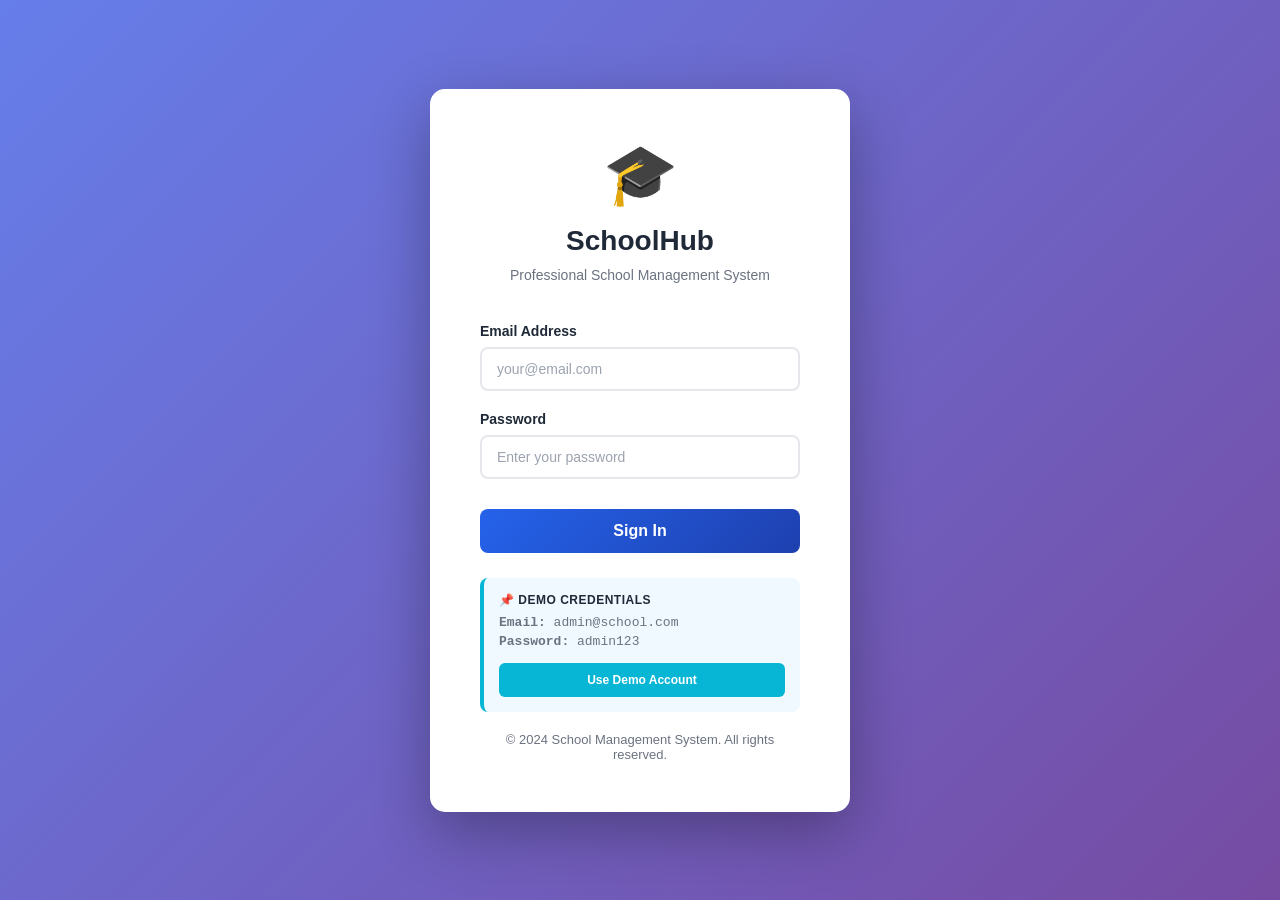
==== frontend/login.html @ 449afdf4 "first commit" ====
<!DOCTYPE html>
<html lang="en">
<head>
    <meta charset="UTF-8">
    <meta name="viewport" content="width=device-width, initial-scale=1.0">
    <title>School Management System - Login</title>
    <style>
        * {
            margin: 0;
            padding: 0;
            box-sizing: border-box;
        }

        :root {
            --primary: #2563eb;
            --primary-dark: #1e40af;
            --secondary: #7c3aed;
            --accent: #ec4899;
            --success: #10b981;
            --warning: #f59e0b;
            --danger: #ef4444;
            --info: #06b6d4;
            --dark: #1f2937;
            --light: #f9fafb;
            --gray: #6b7280;
            --border: #e5e7eb;
        }

        html, body {
            height: 100%;
            font-family: 'Segoe UI', Tahoma, Geneva, Verdana, sans-serif;
        }

        body {
            display: flex;
            align-items: center;
            justify-content: center;
            background: linear-gradient(135deg, #667eea 0%, #764ba2 100%);
            min-height: 100vh;
            padding: 20px;
        }

        .login-container {
            width: 100%;
            max-width: 420px;
            background: white;
            border-radius: 15px;
            box-shadow: 0 20px 60px rgba(0, 0, 0, 0.3);
            padding: 50px;
            animation: slideUp 0.5s ease-out;
        }

        @keyframes slideUp {
            from {
                opacity: 0;
                transform: translateY(30px);
            }
            to {
                opacity: 1;
                transform: translateY(0);
            }
        }

        .login-header {
            text-align: center;
            margin-bottom: 40px;
        }

        .logo-icon {
            font-size: 60px;
            margin-bottom: 15px;
        }

        .logo-text {
            font-size: 28px;
            font-weight: 700;
            color: var(--dark);
            margin-bottom: 10px;
        }

        .logo-subtitle {
            font-size: 14px;
            color: var(--gray);
        }

        .form-group {
            margin-bottom: 20px;
        }

        .form-group label {
            display: block;
            font-weight: 600;
            color: var(--dark);
            margin-bottom: 8px;
            font-size: 14px;
        }

        .form-group input {
            width: 100%;
            padding: 12px 15px;
            border: 2px solid var(--border);
            border-radius: 8px;
            font-family: inherit;
            font-size: 14px;
            transition: all 0.3s;
        }

        .form-group input:focus {
            outline: none;
            border-color: var(--primary);
            box-shadow: 0 0 0 3px rgba(37, 99, 235, 0.1);
        }

        .form-group input::placeholder {
            color: #9ca3af;
        }

        .login-btn {
            width: 100%;
            padding: 13px;
            background: linear-gradient(135deg, var(--primary), var(--primary-dark));
            color: white;
            border: none;
            border-radius: 8px;
            font-weight: 700;
            font-size: 16px;
            cursor: pointer;
            transition: all 0.3s;
            margin-top: 10px;
        }

        .login-btn:hover {
            transform: translateY(-2px);
            box-shadow: 0 10px 25px rgba(37, 99, 235, 0.3);
        }

        .login-btn:active {
            transform: translateY(0);
        }

        .login-btn.loading {
            opacity: 0.7;
            cursor: not-allowed;
        }

        .alert {
            padding: 12px 15px;
            border-radius: 8px;
            margin-bottom: 20px;
            display: none;
            animation: slideDown 0.3s ease-out;
        }

        .alert.show {
            display: block;
        }

        .alert-error {
            background: #fee2e2;
            color: #991b1b;
            border-left: 4px solid var(--danger);
        }

        .alert-success {
            background: #d1fae5;
            color: #065f46;
            border-left: 4px solid var(--success);
        }

        @keyframes slideDown {
            from {
                opacity: 0;
                transform: translateY(-10px);
            }
            to {
                opacity: 1;
                transform: translateY(0);
            }
        }

        .login-footer {
            text-align: center;
            margin-top: 20px;
            font-size: 13px;
            color: var(--gray);
        }

        .demo-credentials {
            background: #f0f9ff;
            padding: 15px;
            border-radius: 8px;
            margin-top: 25px;
            border-left: 4px solid var(--info);
        }

        .demo-credentials h4 {
            font-size: 12px;
            font-weight: 700;
            color: var(--dark);
            margin-bottom: 8px;
            text-transform: uppercase;
            letter-spacing: 0.5px;
        }

        .demo-credentials p {
            font-size: 13px;
            color: var(--gray);
            margin: 4px 0;
            font-family: 'Courier New', monospace;
        }

        .demo-btn {
            background: var(--info);
            color: white;
            border: none;
            padding: 10px 15px;
            border-radius: 6px;
            font-size: 12px;
            font-weight: 600;
            cursor: pointer;
            margin-top: 10px;
            transition: all 0.3s;
            width: 100%;
        }

        .demo-btn:hover {
            background: #0891b2;
        }

        @media (max-width: 480px) {
            .login-container {
                padding: 30px 20px;
            }

            .logo-text {
                font-size: 24px;
            }

            .logo-icon {
                font-size: 50px;
            }
        }
    </style>
</head>
<body>
    <div class="login-container">
        <div class="login-header">
            <div class="logo-icon">🎓</div>
            <div class="logo-text">SchoolHub</div>
            <div class="logo-subtitle">Professional School Management System</div>
        </div>

        <div class="alert alert-error" id="errorAlert"></div>
        <div class="alert alert-success" id="successAlert"></div>

        <form id="loginForm" onsubmit="handleLogin(event)">
            <div class="form-group">
                <label>Email Address</label>
                <input type="email" id="email" placeholder="your@email.com" required>
            </div>

            <div class="form-group">
                <label>Password</label>
                <input type="password" id="password" placeholder="Enter your password" required>
            </div>

            <button type="submit" class="login-btn" id="loginBtn">Sign In</button>
        </form>

        <div class="demo-credentials">
            <h4>📌 Demo Credentials</h4>
            <p><strong>Email:</strong> admin@school.com</p>
            <p><strong>Password:</strong> admin123</p>
            <button type="button" class="demo-btn" onclick="fillDemoCredentials()">Use Demo Account</button>
        </div>

        <div class="login-footer">
            <p>© 2024 School Management System. All rights reserved.</p>
        </div>
    </div>

    <script>
        const API_BASE = "http://127.0.0.1:8000";

        function showAlert(message, type = "error") {
            const alertId = type === "success" ? "successAlert" : "errorAlert";
            const alert = document.getElementById(alertId);
            alert.textContent = message;
            alert.classList.add("show");

            if (type === "success") {
                setTimeout(() => {
                    window.location.href = "professional_dashboard.html";
                }, 1500);
            } else {
                setTimeout(() => alert.classList.remove("show"), 4000);
            }
        }

        function fillDemoCredentials() {
            document.getElementById("email").value = "admin@school.com";
            document.getElementById("password").value = "admin123";
        }

        async function handleLogin(event) {
            event.preventDefault();

            const email = document.getElementById("email").value;
            const password = document.getElementById("password").value;
            const loginBtn = document.getElementById("loginBtn");

            if (!email || !password) {
                showAlert("Please enter both email and password", "error");
                return;
            }

            try {
                loginBtn.classList.add("loading");
                loginBtn.textContent = "Signing in...";

                const response = await fetch(`${API_BASE}/auth/login`, {
                    method: "POST",
                    headers: {
                        "Content-Type": "application/json"
                    },
                    body: JSON.stringify({
                        email: email,
                        password: password
                    })
                });

                const data = await response.json();

                if (!response.ok) {
                    throw new Error(data.detail || "Login failed");
                }

                // Store token
                localStorage.setItem("access_token", data.access_token);
                localStorage.setItem("user_role", data.role || "user");

                showAlert("Login successful! Redirecting...", "success");
            } catch (error) {
                showAlert(error.message || "Login failed. Please try again.", "error");
                loginBtn.classList.remove("loading");
                loginBtn.textContent = "Sign In";
            }
        }

        // Check if already logged in
        window.addEventListener("load", () => {
            const token = localStorage.getItem("access_token");
            if (token) {
                window.location.href = "professional_dashboard.html";
            }
        });
    </script>
</body>
</html>
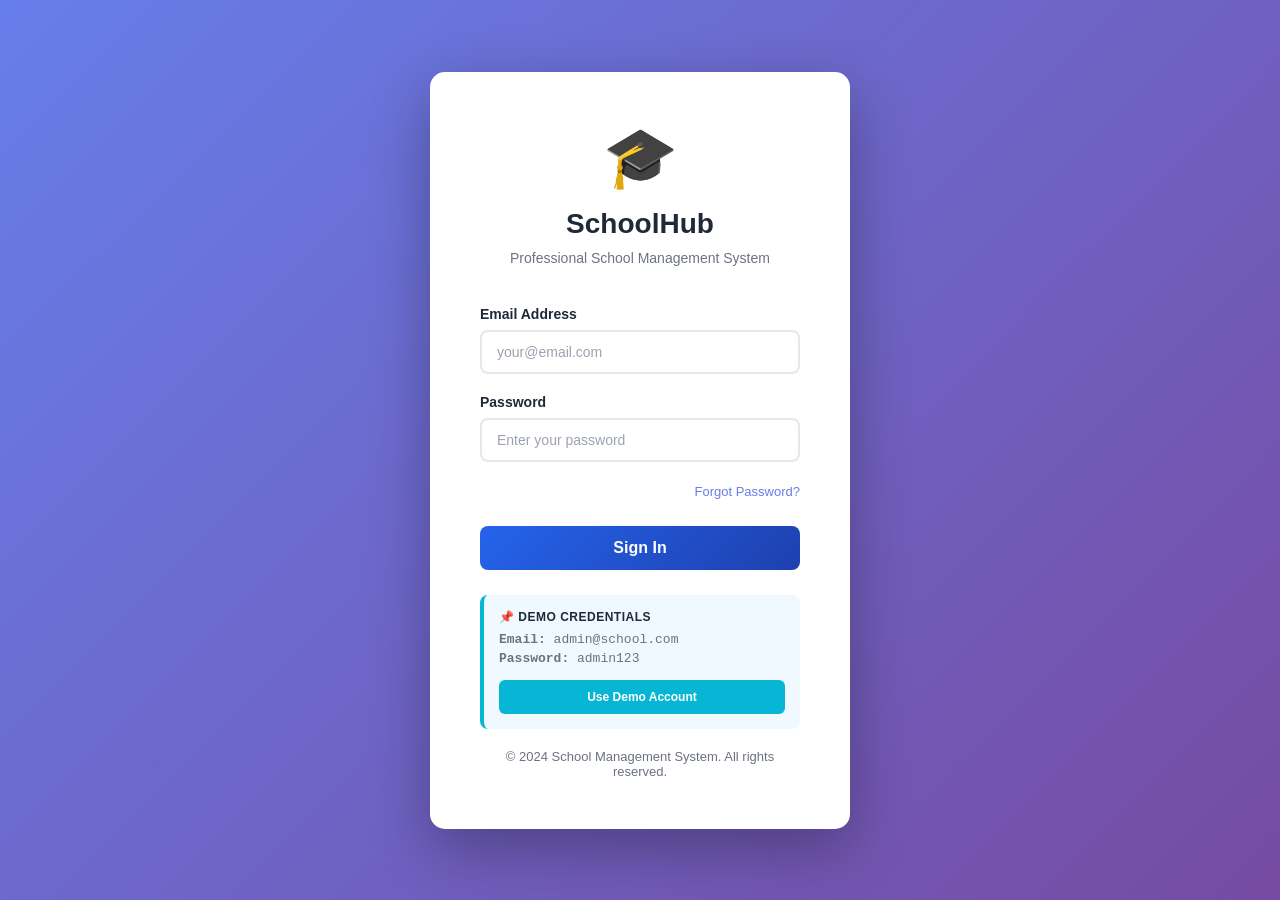
==== commit 9b065af1: "Fix user display bug, add password reset flow, add CSV export" ====
--- a/frontend/login.html
+++ b/frontend/login.html
@@ -37,6 +37,7 @@
             justify-content: center;
             background: linear-gradient(135deg, #667eea 0%, #764ba2 100%);
             min-height: 100vh;
+            min-height: 100dvh;
             padding: 20px;
         }
 
@@ -264,7 +265,23 @@
                 <input type="password" id="password" placeholder="Enter your password" required>
             </div>
 
+            <div style="text-align: right; margin-bottom: 16px;">
+                <a href="#" onclick="showForgotPasswordForm(event)" style="font-size: 13px; color: #667eea; text-decoration: none;">Forgot Password?</a>
+            </div>
+
             <button type="submit" class="login-btn" id="loginBtn">Sign In</button>
+        </form>
+
+        <!-- Forgot Password form (hidden by default, toggled by the link above) -->
+        <form id="forgotPasswordForm" onsubmit="handleForgotPassword(event)" style="display: none;">
+            <div class="form-group">
+                <label>Enter your account email</label>
+                <input type="email" id="forgotEmail" placeholder="your@email.com" required>
+            </div>
+            <button type="submit" class="login-btn" id="forgotPasswordBtn">Send Reset Link</button>
+            <div style="text-align: center; margin-top: 12px;">
+                <a href="#" onclick="showLoginForm(event)" style="font-size: 13px; color: #667eea; text-decoration: none;">Back to login</a>
+            </div>
         </form>
 
         <div class="demo-credentials">
@@ -280,20 +297,62 @@
     </div>
 
     <script>
-        const API_BASE = "http://127.0.0.1:8000";
-
-        function showAlert(message, type = "error") {
+        const API_BASE = (window.location.protocol === "file:" || !window.location.origin || window.location.origin === "null")
+            ? "http://127.0.0.1:8000"
+            : window.location.origin;
+
+        function showAlert(message, type = "error", redirect = true) {
             const alertId = type === "success" ? "successAlert" : "errorAlert";
             const alert = document.getElementById(alertId);
             alert.textContent = message;
             alert.classList.add("show");
 
-            if (type === "success") {
+            if (type === "success" && redirect) {
                 setTimeout(() => {
                     window.location.href = "professional_dashboard.html";
                 }, 1500);
             } else {
                 setTimeout(() => alert.classList.remove("show"), 4000);
+            }
+        }
+
+        function showForgotPasswordForm(event) {
+            event.preventDefault();
+            document.getElementById("loginForm").style.display = "none";
+            document.getElementById("forgotPasswordForm").style.display = "block";
+        }
+
+        function showLoginForm(event) {
+            event.preventDefault();
+            document.getElementById("forgotPasswordForm").style.display = "none";
+            document.getElementById("loginForm").style.display = "block";
+        }
+
+        async function handleForgotPassword(event) {
+            event.preventDefault();
+            const email = document.getElementById("forgotEmail").value;
+            const btn = document.getElementById("forgotPasswordBtn");
+            btn.disabled = true;
+            btn.textContent = "Sending...";
+
+            try {
+                const response = await fetch(API_BASE + "/auth/forgot-password", {
+                    method: "POST",
+                    headers: { "Content-Type": "application/json" },
+                    body: JSON.stringify({ email })
+                });
+                const data = await response.json();
+
+                if (response.ok) {
+                    showAlert(data.message || "If that email is registered, a reset link has been sent.", "success", false);
+                } else {
+                    showAlert(data.detail || "Something went wrong. Please try again.", "error");
+                }
+            } catch (error) {
+                showAlert("Network error. Please try again.", "error");
+            } finally {
+                btn.disabled = false;
+                btn.textContent = "Send Reset Link";
             }
         }
 
@@ -338,6 +397,10 @@
                 // Store token
                 localStorage.setItem("access_token", data.access_token);
                 localStorage.setItem("user_role", data.role || "user");
+                localStorage.setItem("user_full_name", data.full_name || "");
+                localStorage.setItem("user_email", data.email || "");
+                localStorage.setItem("school_id", data.school_id);
+                localStorage.setItem("school_name", data.school_name || "");
 
                 showAlert("Login successful! Redirecting...", "success");
             } catch (error) {
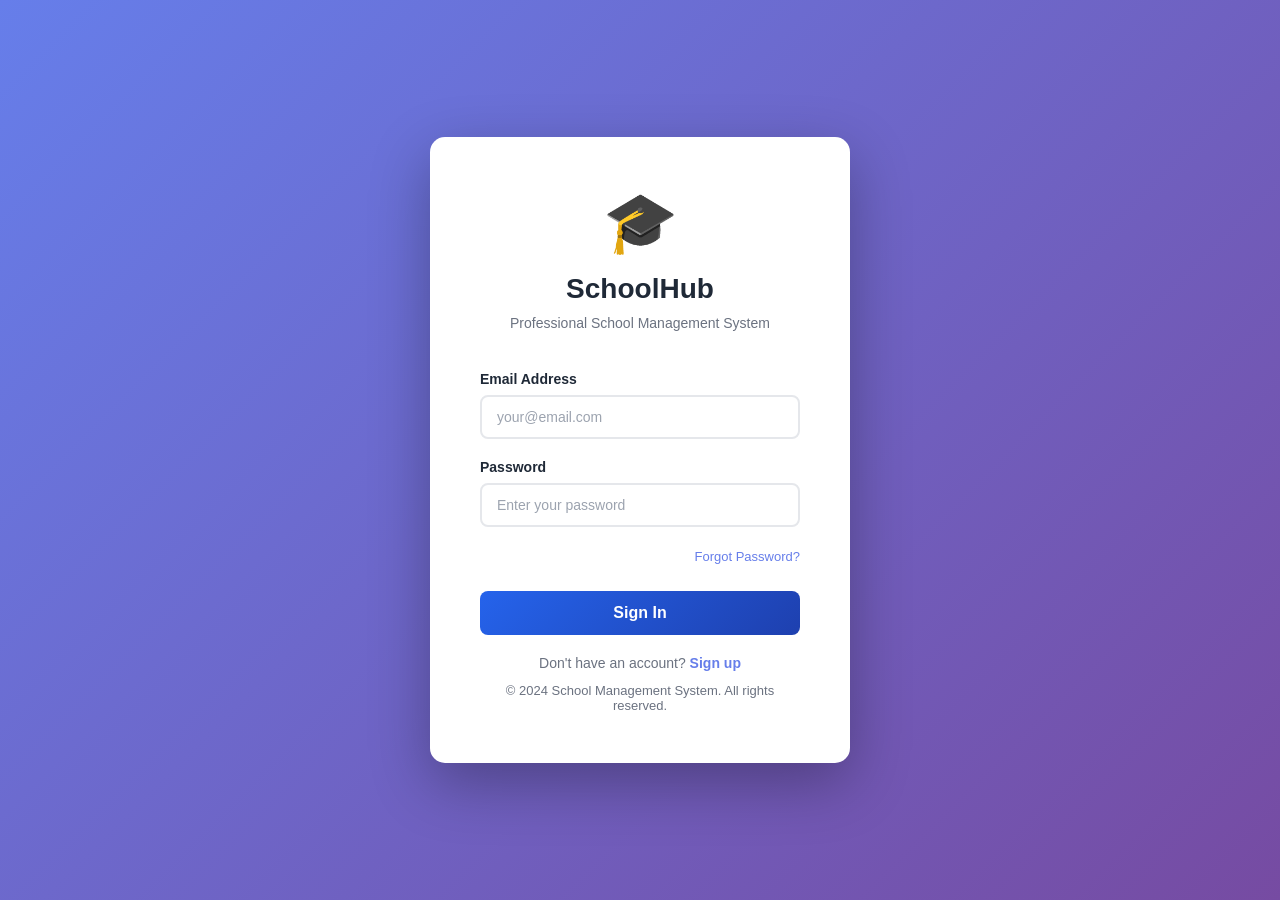
==== commit 85dba42b: "Add login/register cross-links, remove misleading demo credentials box" ====
--- a/frontend/login.html
+++ b/frontend/login.html
@@ -284,14 +284,8 @@
             </div>
         </form>
 
-        <div class="demo-credentials">
-            <h4>📌 Demo Credentials</h4>
-            <p><strong>Email:</strong> admin@school.com</p>
-            <p><strong>Password:</strong> admin123</p>
-            <button type="button" class="demo-btn" onclick="fillDemoCredentials()">Use Demo Account</button>
-        </div>
-
         <div class="login-footer">
+            <p style="margin-bottom: 12px; font-size: 14px;">Don't have an account? <a href="register.html" style="color: #667eea; font-weight: 600; text-decoration: none;">Sign up</a></p>
             <p>© 2024 School Management System. All rights reserved.</p>
         </div>
     </div>
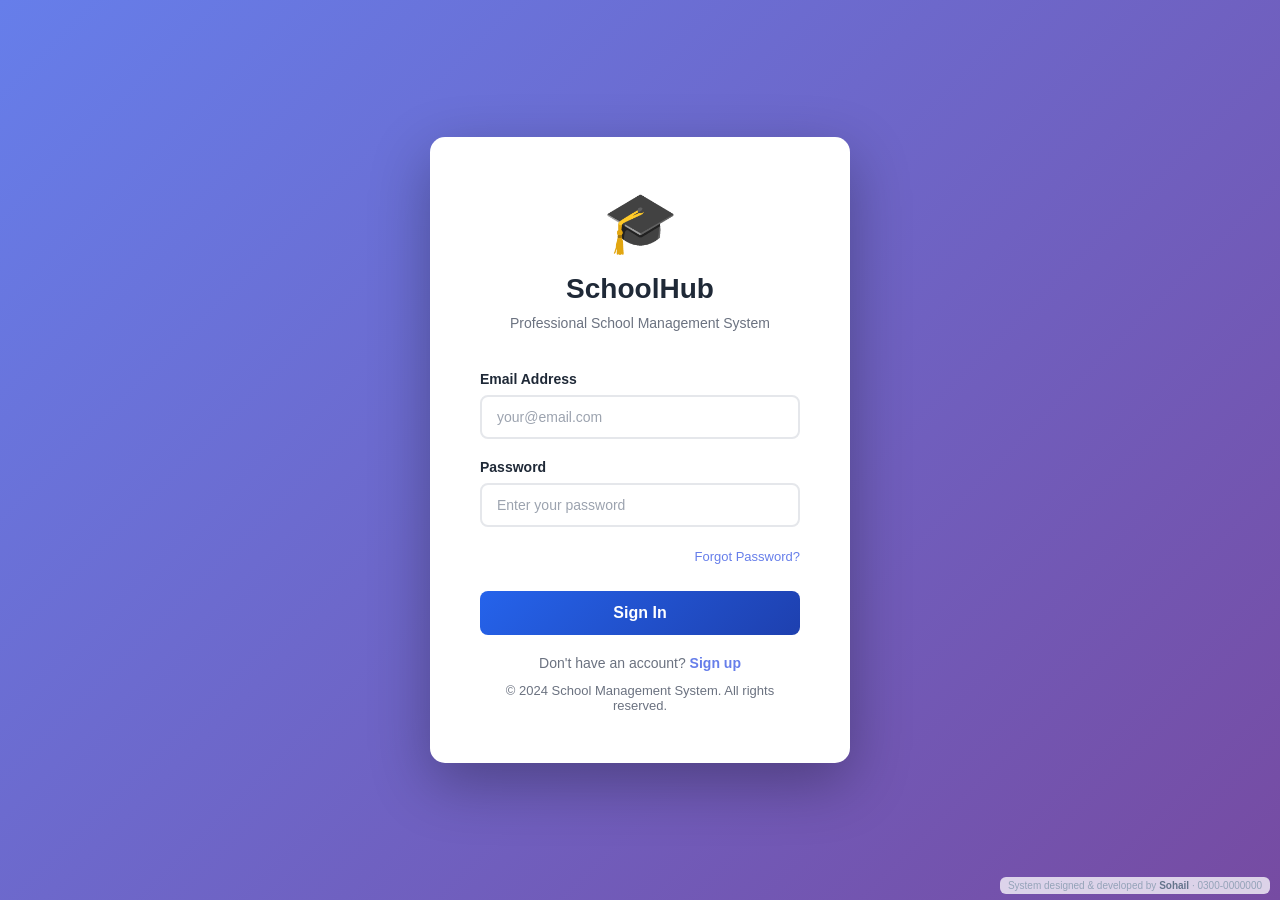
==== commit 553266ab: "Add developer credit footer (editable per client via branding.js)" ====
--- a/frontend/login.html
+++ b/frontend/login.html
@@ -412,5 +412,6 @@
             }
         });
     </script>
+    <script src="js/branding.js"></script>
 </body>
 </html>
